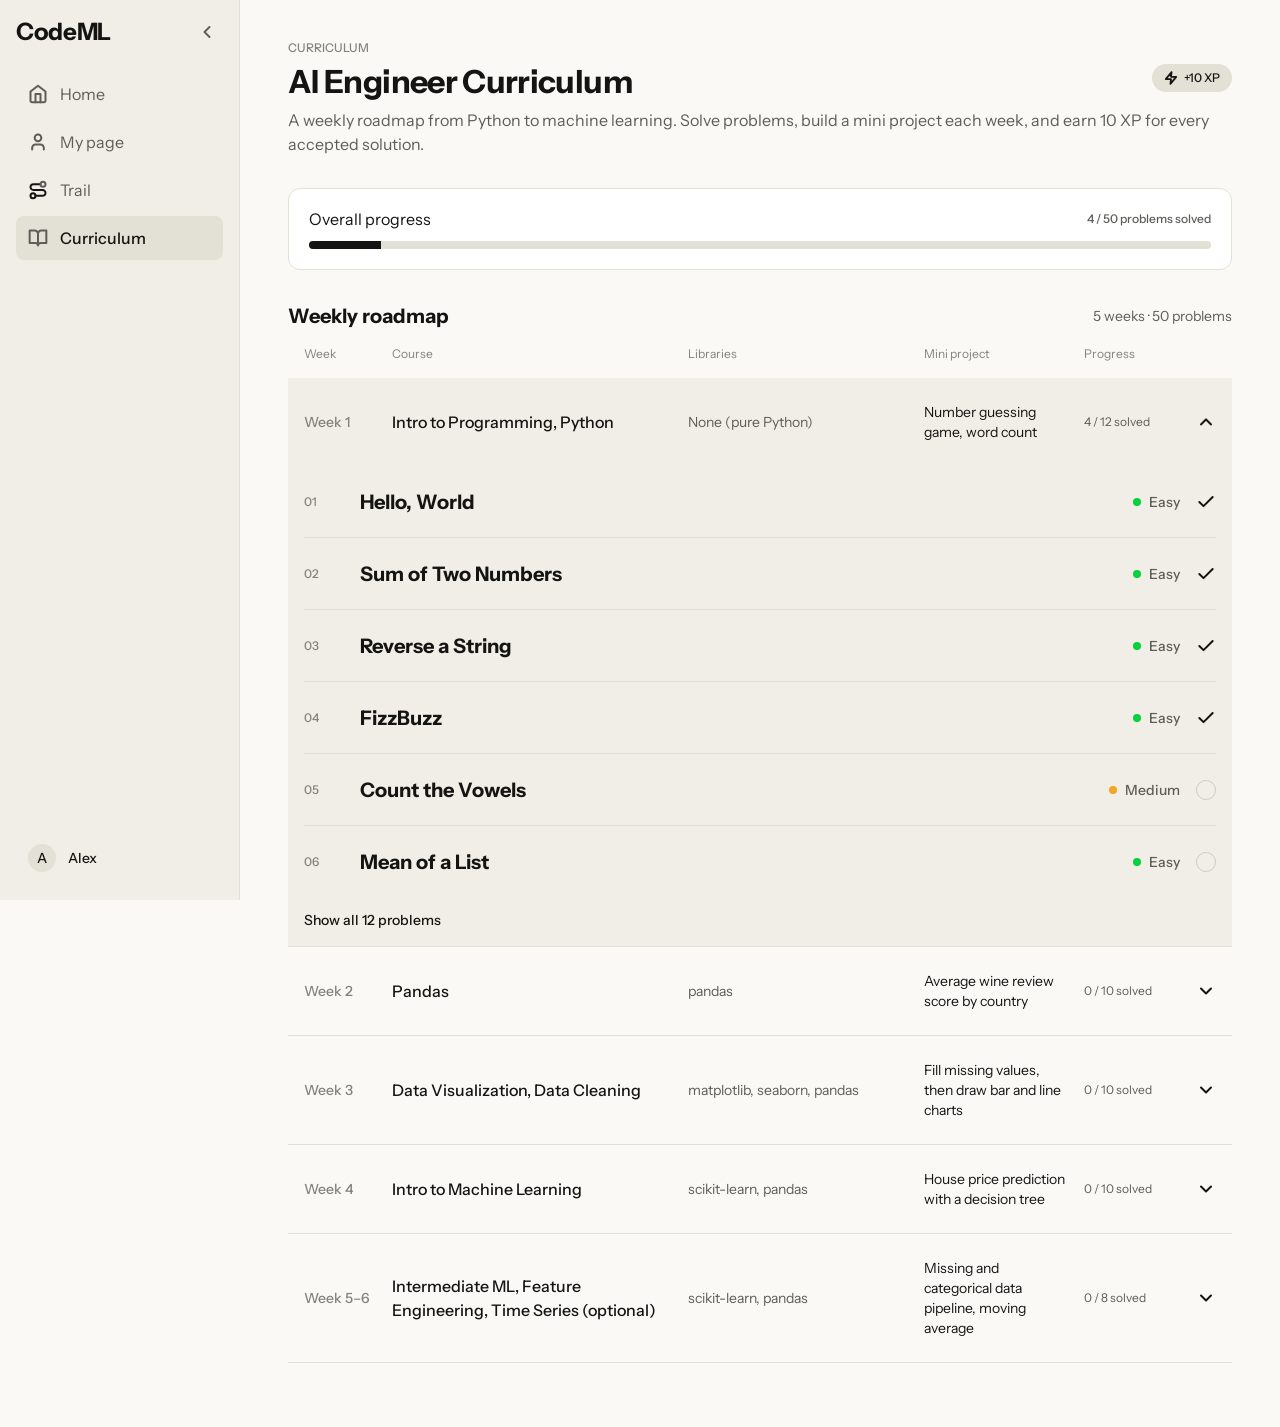
==== curriculum.html @ 2d855057 "frontFirstCommit" ====
<!doctype html>
<html lang="ko">
<head>
  <meta charset="UTF-8" />
  <meta name="viewport" content="width=device-width, initial-scale=1.0" />
  <title>Curriculum · CodeML</title>
  <link rel="preconnect" href="https://fonts.googleapis.com" />
  <link rel="preconnect" href="https://fonts.gstatic.com" crossorigin />
  <link href="https://fonts.googleapis.com/css2?family=Instrument+Sans:wght@400;500;700&family=Source+Serif+4:wght@400&display=swap" rel="stylesheet" />
  <link rel="stylesheet" href="css/base.css" />
  <link rel="stylesheet" href="css/dashboard.css" />
  <link rel="stylesheet" href="css/curriculum.css" />
</head>
<body class="app-page">
  <aside class="sidebar" id="sidebar">
    <div class="sb-top">
      <a class="logo logo-full" href="index.html">CodeML</a>
      <span class="logo-mark" aria-hidden="true">CM</span>
      <button class="sb-toggle" id="sb-toggle" aria-label="Collapse sidebar" aria-expanded="true">
        <img class="ic-collapse" src="assets/sb-chevron-left.svg" alt="" />
        <img class="ic-expand" src="assets/sb-chevron-right.svg" alt="" />
      </button>
    </div>
    <nav class="sb-menu">
      <a class="sb-item" href="home.html" title="Home"><img src="assets/sb-home.svg" alt="" /><span class="sb-label">Home</span></a>
      <a class="sb-item" href="mypage.html" title="My page"><img src="assets/sb-user.svg" alt="" /><span class="sb-label">My page</span></a>
      <a class="sb-item" href="trail.html" title="Trail"><img src="assets/sb-trail.svg" alt="" /><span class="sb-label">Trail</span></a>
      <a class="sb-item active" href="curriculum.html" title="Curriculum" aria-current="page"><img src="assets/sb-book.svg" alt="" /><span class="sb-label">Curriculum</span></a>
    </nav>
    <button class="sb-account" data-not-connected>
      <span class="avatar">A</span><span class="sb-label">Alex</span>
    </button>
  </aside>

  <main class="app-body">
    <header class="page-head">
      <span class="caption">CURRICULUM</span>
      <div class="page-head-row">
        <h1 class="title-xl">AI Engineer Curriculum</h1>
        <span class="xp-chip"><img src="assets/icon-zap.svg" alt="" />+10 XP</span>
      </div>
      <p class="body-m secondary">A weekly roadmap from Python to machine learning. Solve problems, build a mini project each week, and earn 10 XP for every accepted solution.</p>
    </header>

    <section class="card stack" aria-label="Overall progress">
      <div class="bar-row"><span class="xp-title">Overall progress</span><span class="bar-l" id="o-count"></span></div>
      <div class="track"><div class="fill" id="o-fill"></div></div>
    </section>

    <section class="section">
      <div class="section-head"><h2 class="h2">Weekly roadmap</h2><span class="meta" id="w-meta"></span></div>
      <div class="week-head"><span>Week</span><span>Course</span><span>Libraries</span><span>Mini project</span><span>Progress</span><span></span></div>
      <div id="weeks"></div>
    </section>
  </main>

  <script src="js/common.js"></script>
  <script src="js/sidebar.js"></script>
  <script src="js/progress-data.js"></script>
  <script src="js/curriculum.js"></script>
</body>
</html>
---- css/base.css ----
:root {
  --bg-page: #faf9f5; --bg-subtle: #f0eee6; --border: #e3e0d5;
  --text-primary: #141413; --text-secondary: #5e5d59; --text-tertiary: #83827d;
  --accent-600: #3d3d3a; --accent-900: #b0aea5; --ivory: #faf9f5;
  --sans: 'Instrument Sans', system-ui, sans-serif; --serif: 'Source Serif 4', Georgia, serif;
}
* { box-sizing: border-box; margin: 0; }
body { background: var(--bg-page); color: var(--text-primary); font-family: var(--sans); }
button { font: inherit; color: inherit; background: none; border: 0; padding: 0; cursor: pointer; text-align: left; }
a { color: inherit; text-decoration: none; }
img { display: block; }

.display-xl { font: 400 80px/84px var(--serif); letter-spacing: -1.6px; max-width: 1100px; }
.display-l { font: 400 56px/62px var(--serif); letter-spacing: -0.84px; }
.title-xl { font: 700 32px/36px var(--sans); letter-spacing: -0.64px; }
.body-l { font: 400 20px/30px var(--sans); }
.body-m { font: 400 16px/24px var(--sans); }
.label-m { font: 500 16px/24px var(--sans); }
.caption { font: 500 12px/16px var(--sans); color: var(--text-tertiary); }
.secondary { color: var(--text-secondary); }

.logo { font: 700 24px/28px var(--sans); letter-spacing: -0.36px; }
.header { height: 80px; padding: 0 48px; display: flex; align-items: center; justify-content: space-between; }
.header-side { display: flex; align-items: center; gap: 40px; }
.header-side:last-child { gap: 24px; }
.navlink { font: 500 16px/24px var(--sans); color: var(--text-secondary); }

.btn { display: inline-flex; align-items: center; justify-content: center; border-radius: 999px; font-weight: 500; white-space: nowrap; }
.btn-l { height: 52px; padding: 0 28px; font-size: 16px; }
.btn-m { height: 44px; padding: 0 24px; font-size: 14px; }
.btn-primary { background: var(--text-primary); color: #fff; }
.btn-outline { border: 1px solid var(--text-primary); }
.btn-white { background: var(--bg-page); color: var(--text-primary); }

.footer { background: var(--text-primary); color: var(--ivory); padding: 80px 48px 48px; display: flex; flex-direction: column; gap: 80px; }
.footer-top { display: flex; justify-content: space-between; }
.footer-mission { display: flex; flex-direction: column; gap: 16px; }
.footer-mission-text { font: 400 16px/24px var(--sans); width: 400px; }
.footer-columns { display: flex; gap: 72px; }
.footer-col { display: flex; flex-direction: column; gap: 14px; }
.footer-login { gap: 8px; }
.footer-label { font: 500 14px/20px var(--sans); color: var(--accent-900); }
.footer-link { font: 400 16px/24px var(--sans); }
.footer-divider { border: 0; height: 1px; background: var(--accent-600); width: 100%; margin: 0; }
.footer-bottom { display: flex; justify-content: space-between; font: 400 14px/20px var(--sans); color: var(--accent-900); }

.scrim { position: fixed; inset: 0; background: rgba(20, 20, 19, .5); display: flex; align-items: center; justify-content: center; }
.modal { background: var(--bg-page); border-radius: 24px; padding: 40px; display: flex; flex-direction: column; gap: 24px; align-items: center; font: 500 18px/26px var(--sans); }

/* 사이드바 (trail, mypage 공용) */
.sidebar { width: 240px; flex-shrink: 0; position: sticky; top: 0; height: 100vh; display: flex; flex-direction: column; gap: 24px; padding: 16px; background: var(--bg-subtle); border-right: 1px solid var(--border); }
.sb-top { display: flex; align-items: center; justify-content: space-between; }
.sb-toggle { width: 32px; height: 32px; display: flex; align-items: center; justify-content: center; border-radius: 8px; }
.sb-toggle:hover { background: var(--border); }
.sb-toggle img { width: 20px; height: 20px; }
.logo-mark { display: none; width: 40px; height: 40px; align-items: center; justify-content: center; background: var(--text-primary); color: #fff; border-radius: 8px; font: 500 14px/20px var(--sans); }
.ic-expand { display: none; }
.sb-menu { display: flex; flex-direction: column; gap: 4px; }
.sb-item { width: 100%; height: 44px; display: flex; align-items: center; gap: 12px; padding: 12px; border-radius: 8px; font: 400 16px/24px var(--sans); color: var(--text-secondary); }
.sb-item:hover { background: var(--border); }
.sb-item img { width: 20px; height: 20px; flex-shrink: 0; }
.sb-item.active { background: var(--border); color: var(--text-primary); font-weight: 500; }
.sb-account { margin-top: auto; display: flex; align-items: center; gap: 12px; padding: 12px; font: 500 14px/20px var(--sans); }
.avatar { width: 28px; height: 28px; border-radius: 999px; background: var(--border); display: flex; align-items: center; justify-content: center; font: 500 14px/20px var(--sans); }

.sidebar.collapsed { width: 80px; }
.sidebar.collapsed .sb-top { flex-direction: column; gap: 12px; }
.sidebar.collapsed .logo-full, .sidebar.collapsed .sb-label { display: none; }
.sidebar.collapsed .logo-mark { display: flex; }
.sidebar.collapsed .ic-collapse { display: none; }
.sidebar.collapsed .ic-expand { display: block; }
.sidebar.collapsed .sb-item, .sidebar.collapsed .sb-account { justify-content: center; }
.track { height: 8px; background: var(--border); border-radius: 999px; overflow: hidden; }
.fill { height: 8px; background: var(--text-primary); }
---- css/dashboard.css ----
/* 로그인 후 사이드바 화면(home, curriculum) 공용 */
:root { --border-strong: #cfccc0; --success: #05d23f; --error: #d12c1c; }
.app-page { display: flex; min-height: 100vh; }
.app-body { flex: 1; min-width: 0; display: flex; flex-direction: column; gap: 32px; padding: 40px 48px 64px; }
.page-head { display: flex; flex-direction: column; gap: 8px; }
.page-head-row { display: flex; align-items: flex-start; justify-content: space-between; gap: 24px; }
.section { display: flex; flex-direction: column; gap: 16px; }
.section-head { display: flex; align-items: center; justify-content: space-between; }
.h2 { font: 700 20px/28px var(--sans); }
.meta { font: 400 14px/20px var(--sans); color: var(--text-secondary); }
.link-m { font: 500 14px/20px var(--sans); }
.card { background: #fff; border: 1px solid var(--border); border-radius: 12px; padding: 20px; }
.xp-chip { display: inline-flex; align-items: center; gap: 6px; padding: 6px 12px; background: var(--border); border-radius: 999px; font: 500 12px/16px var(--sans); }
.xp-chip img { width: 14px; height: 14px; }
.badge { display: flex; align-items: center; gap: 8px; font: 500 14px/20px var(--sans); color: var(--text-secondary); white-space: nowrap; }
.badge img { width: 8px; height: 8px; }
.bar-row { display: flex; align-items: center; justify-content: space-between; }
.bar-l { font: 500 12px/16px var(--sans); color: var(--text-secondary); }
.bar-r { font: 500 12px/16px var(--sans); }
.stack { display: flex; flex-direction: column; gap: 12px; }

/* Home */
.continue { display: flex; align-items: center; gap: 32px; padding: 28px 36px; background: var(--bg-subtle); border-radius: 16px; }
.continue-main { flex: 1; min-width: 0; display: flex; flex-direction: column; gap: 14px; }
.continue-title { font: 700 24px/32px var(--sans); }
.continue-meta { display: flex; align-items: center; gap: 12px; flex-wrap: wrap; }
.continue-progress { width: 420px; max-width: 100%; }
.continue-actions { display: flex; flex-direction: column; gap: 12px; align-items: stretch; }
.stats { display: flex; gap: 16px; }
.stat { flex: 1; display: flex; flex-direction: column; gap: 4px; }
.stat-top { display: flex; align-items: center; gap: 8px; }
.stat-top img { width: 20px; height: 20px; }
.stat-v { font: 700 24px/28px var(--sans); letter-spacing: -0.36px; }
.stat-l { font: 400 12px/16px var(--sans); color: var(--text-secondary); }
.stat .xp-title { font: 500 14px/20px var(--sans); }
.roadmap-row { display: flex; align-items: center; gap: 16px; height: 88px; border-bottom: 1px solid var(--border); }
.roadmap-n { width: 56px; font: 500 12px/16px var(--sans); color: var(--text-tertiary); }
.roadmap-text { flex: 1; display: flex; flex-direction: column; gap: 4px; }
.roadmap-title { font: 700 20px/28px var(--sans); }
.roadmap-row img { width: 20px; height: 20px; }
.news { display: flex; flex-direction: column; gap: 8px; padding: 24px; background: var(--bg-subtle); border-radius: 16px; }
.news h3 { font: 700 20px/28px var(--sans); }
---- css/curriculum.css ----
.week-head, .week-main { display: grid; grid-template-columns: 72px 280px 220px 1fr 96px 20px; gap: 16px; align-items: center; padding: 0 16px; }
.week-head { font: 400 12px/16px var(--sans); color: var(--text-tertiary); }
.week { border-bottom: 1px solid var(--border); }
.week.open { background: var(--bg-subtle); }
.week-main { width: 100%; padding-top: 24px; padding-bottom: 24px; }
.week-n { font: 500 14px/20px var(--sans); color: var(--text-tertiary); }
.week-course { font: 500 16px/24px var(--sans); }
.week-libs { font: 400 14px/20px var(--sans); color: var(--text-secondary); }
.week-project { font: 400 14px/20px var(--sans); }
.week-progress { font: 400 12px/16px var(--sans); color: var(--text-secondary); }
.week-main img { width: 20px; height: 20px; transition: transform .15s; }
.week.open .week-main img { transform: rotate(180deg); }
.week-body { padding: 0 16px 16px; }
.problem-row { display: flex; align-items: center; gap: 16px; height: 72px; border-bottom: 1px solid var(--border); }
.problem-row:last-of-type { border-bottom: 0; }
.row-n { width: 40px; font: 500 12px/16px var(--sans); color: var(--text-tertiary); }
.problem-title { flex: 1; font: 700 20px/28px var(--sans); }
.problem-row .status { width: 20px; height: 20px; }
.open-circle { width: 20px; height: 20px; border: 1.5px solid var(--border-strong); border-radius: 999px; }
.week-body .link-m { display: inline-block; margin-top: 12px; }
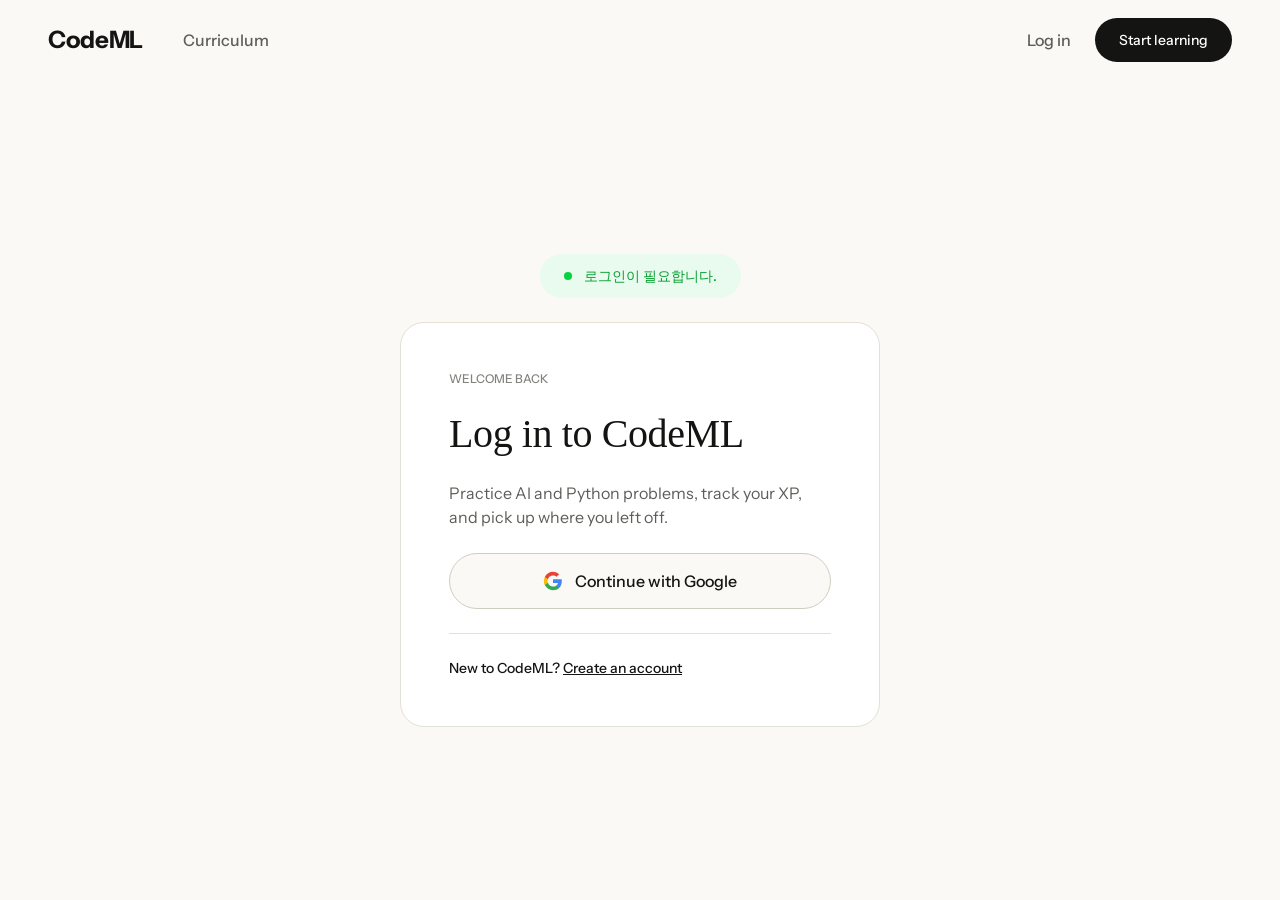
==== commit ffca8d8c: "edit second" ====
--- a/curriculum.html
+++ b/curriculum.html
@@ -11,7 +11,7 @@
   <link rel="stylesheet" href="css/dashboard.css" />
   <link rel="stylesheet" href="css/curriculum.css" />
 </head>
-<body class="app-page">
+<body data-auth="required" class="app-page">
   <aside class="sidebar" id="sidebar">
     <div class="sb-top">
       <a class="logo logo-full" href="index.html">CodeML</a>
@@ -27,7 +27,7 @@
       <a class="sb-item" href="trail.html" title="Trail"><img src="assets/sb-trail.svg" alt="" /><span class="sb-label">Trail</span></a>
       <a class="sb-item active" href="curriculum.html" title="Curriculum" aria-current="page"><img src="assets/sb-book.svg" alt="" /><span class="sb-label">Curriculum</span></a>
     </nav>
-    <button class="sb-account" data-not-connected>
+    <button class="sb-account" data-logout title="Log out">
       <span class="avatar">A</span><span class="sb-label">Alex</span>
     </button>
   </aside>
